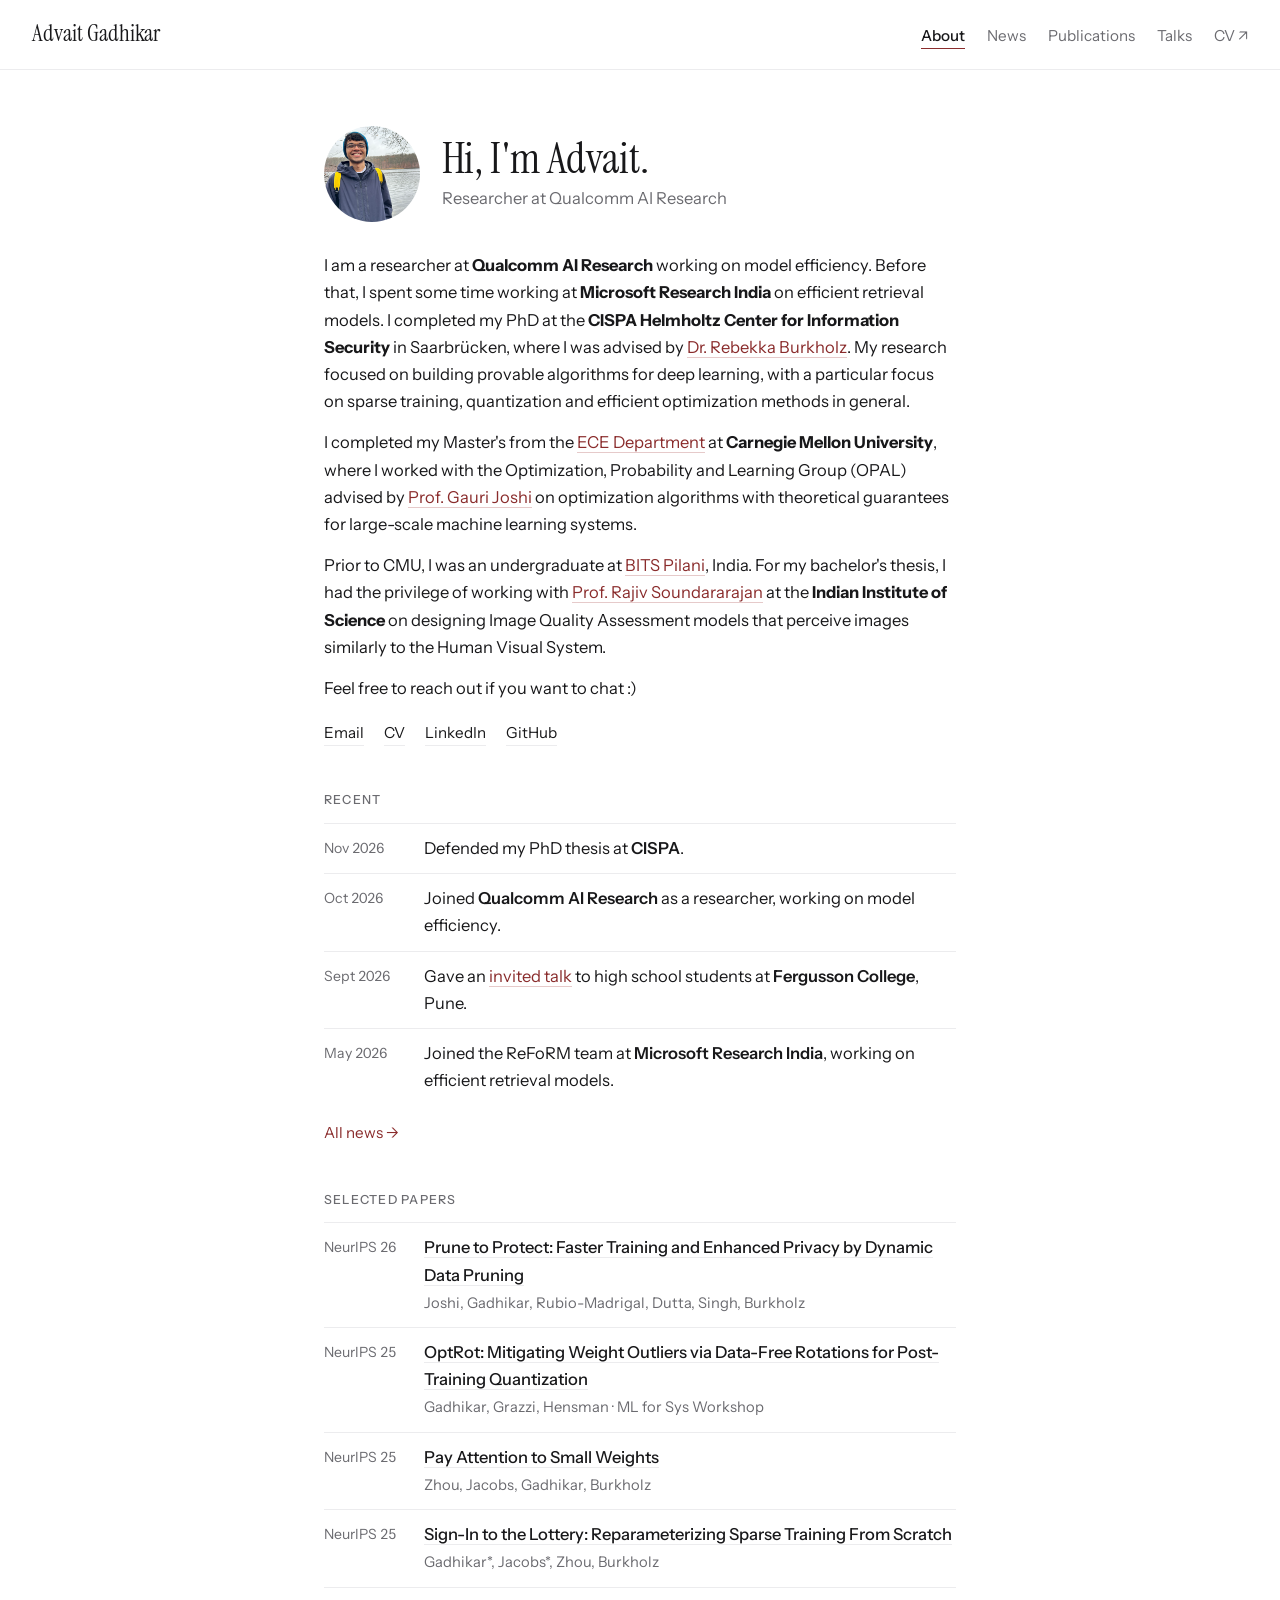
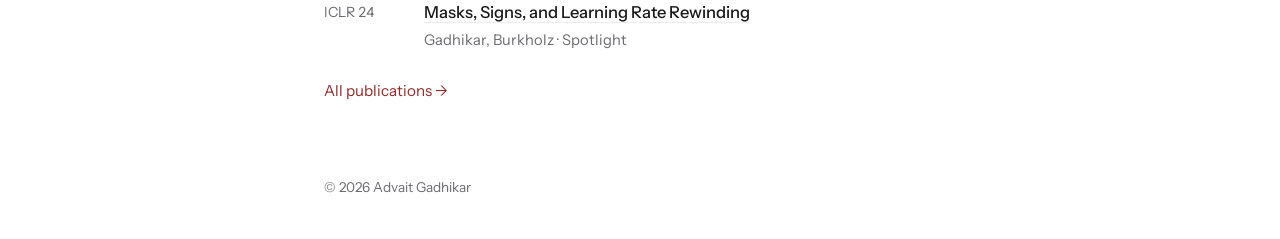
==== index.html @ 1e75f7d0 "Update selected papers and contact email Co-Authored-By: Claude Opus 5.5 <noreply@anthropic.com>" ====
<!DOCTYPE html>
<html lang="en">
<head>
  <meta charset="utf-8">
  <meta name="viewport" content="width=device-width, initial-scale=1">
  <title>Advait Gadhikar</title>
  <meta name="description" content="Advait Gadhikar, researcher at Qualcomm AI Research working on model efficiency.">
  <meta name="author" content="Advait Gadhikar">
  <meta name="google-site-verification" content="nE15D4IQuhpbq911DjoG8NvWvkLi6euDJixacyOZVtE" />
  <link rel="preconnect" href="https://fonts.googleapis.com">
  <link rel="preconnect" href="https://fonts.gstatic.com" crossorigin>
  <link rel="stylesheet" href="https://fonts.googleapis.com/css2?family=Instrument+Sans:wght@400;500;600&family=Instrument+Serif&display=swap">
  <link rel="stylesheet" href="site.css">
</head>
<body>
  <header class="site-header">
    <a class="site-name" href="index.html">Advait Gadhikar</a>
    <nav class="site-nav" aria-label="Main">
      <a href="index.html" aria-current="page">About</a>
      <a href="news.html">News</a>
      <a href="publications.html">Publications</a>
      <a href="talks.html">Talks</a>
      <a href="https://docs.google.com/document/d/1LZImtrtO61S3NbdRR1NJILOU9vVVUy9l0H4n126_KV4/edit?usp=sharing" target="_blank" rel="noopener">CV ↗</a>
    </nav>
  </header>

  <main>
    <div class="hello">
      <img src="images/advait.jpg" alt="Advait Gadhikar">
      <div>
        <h1>Hi, I'm Advait.</h1>
        <p>Researcher at Qualcomm AI Research</p>
      </div>
    </div>

    <p>I am a researcher at <strong>Qualcomm AI Research</strong> working on model efficiency. Before that, I spent some time working at <strong>Microsoft Research India</strong> on efficient retrieval models. I completed my PhD at the <strong>CISPA Helmholtz Center for Information Security</strong> in Saarbrücken, where I was advised by <a href="https://sites.google.com/view/rebekkaburkholz/">Dr. Rebekka Burkholz</a>. My research focused on building provable algorithms for deep learning, with a particular focus on sparse training, quantization and efficient optimization methods in general.</p>

    <p>I completed my Master's from the <a href="https://www.ece.cmu.edu/">ECE Department</a> at <strong>Carnegie Mellon University</strong>, where I worked with the Optimization, Probability and Learning Group (OPAL) advised by <a href="https://www.andrew.cmu.edu/user/gaurij/">Prof. Gauri Joshi</a> on optimization algorithms with theoretical guarantees for large-scale machine learning systems.</p>

    <p>Prior to CMU, I was an undergraduate at <a href="https://www.bits-pilani.ac.in/Goa/">BITS Pilani</a>, India. For my bachelor's thesis, I had the privilege of working with <a href="https://ece.iisc.ac.in/~rajivs/#/">Prof. Rajiv Soundararajan</a> at the <strong>Indian Institute of Science</strong> on designing Image Quality Assessment models that perceive images similarly to the Human Visual System.</p>

    <p>Feel free to reach out if you want to chat :)</p>

    <div class="contact">
      <a href="mailto:gadhikaradvait@gmail.com">Email</a>
      <a href="https://docs.google.com/document/d/1LZImtrtO61S3NbdRR1NJILOU9vVVUy9l0H4n126_KV4/edit?usp=sharing" target="_blank" rel="noopener">CV</a>
      <a href="https://www.linkedin.com/in/advaitgadhikar/" target="_blank" rel="noopener">LinkedIn</a>
      <a href="https://github.com/AdvaitGadhikar" target="_blank" rel="noopener">GitHub</a>
    </div>

    <h2 class="label">Recent</h2>
    <ul class="rows">
      <li><span class="date">Nov 2026</span><span class="entry">Defended my PhD thesis at <strong>CISPA</strong>.</span></li>
      <li><span class="date">Oct 2026</span><span class="entry">Joined <strong>Qualcomm AI Research</strong> as a researcher, working on model efficiency.</span></li>
      <li><span class="date">Sept 2026</span><span class="entry">Gave an <a href="talks.html">invited talk</a> to high school students at <strong>Fergusson College</strong>, Pune.</span></li>
      <li><span class="date">May 2026</span><span class="entry">Joined the ReFoRM team at <strong>Microsoft Research India</strong>, working on efficient retrieval models.</span></li>
    </ul>
    <a class="more" href="news.html">All news →</a>

    <h2 class="label">Selected papers</h2>
    <ul class="rows selected">
      <li><span class="date">NeurIPS 26</span><span><a class="title" href="https://openreview.net/pdf?id=aqIbhSL3JS">Prune to Protect: Faster Training and Enhanced Privacy by Dynamic Data Pruning</a><br><span class="authors">Joshi, Gadhikar, Rubio-Madrigal, Dutta, Singh, Burkholz</span></span></li>
      <li><span class="date">NeurIPS 25</span><span><a class="title" href="https://openreview.net/pdf?id=4uwRaBhjHY">OptRot: Mitigating Weight Outliers via Data-Free Rotations for Post-Training Quantization</a><br><span class="authors">Gadhikar, Grazzi, Hensman &middot; ML for Sys Workshop</span></span></li>
      <li><span class="date">NeurIPS 25</span><span><a class="title" href="https://arxiv.org/abs/2506.21374">Pay Attention to Small Weights</a><br><span class="authors">Zhou, Jacobs, Gadhikar, Burkholz</span></span></li>
      <li><span class="date">NeurIPS 25</span><span><a class="title" href="https://arxiv.org/abs/2504.12801">Sign-In to the Lottery: Reparameterizing Sparse Training From Scratch</a><br><span class="authors">Gadhikar*, Jacobs*, Zhou, Burkholz</span></span></li>
      <li><span class="date">ICLR 24</span><span><a class="title" href="https://openreview.net/pdf?id=qODvxQ8TXW">Masks, Signs, and Learning Rate Rewinding</a><br><span class="authors">Gadhikar, Burkholz &middot; Spotlight</span></span></li>
    </ul>
    <a class="more" href="publications.html">All publications →</a>
  </main>

  <footer class="site-footer">© 2026 Advait Gadhikar</footer>
</body>
</html>
---- site.css ----
/* Shared styles for every page of the site. */

:root {
  --bg: #ffffff;
  --ink: #18181a;
  --muted: #6b6b70;
  --line: #ececee;
  --accent: #8a2c2c;
  --accent-line: #e6caca;
  --thumb-bg: #ffffff;
  --serif: "Instrument Serif", Georgia, "Times New Roman", serif;
  --sans: "Instrument Sans", system-ui, -apple-system, "Segoe UI", Helvetica, Arial, sans-serif;
}

@media (prefers-color-scheme: dark) {
  :root {
    color-scheme: dark;
    --bg: #151517;
    --ink: #ececee;
    --muted: #a0a0a6;
    --line: #2a2a2e;
    --accent: #e39a92;
    --accent-line: #5a3532;
    --thumb-bg: #f4f4f5;
  }
}

* { box-sizing: border-box; }

html { -webkit-text-size-adjust: 100%; }

body {
  margin: 0;
  background: var(--bg);
  color: var(--ink);
  font-family: var(--sans);
  font-size: 16.5px;
  line-height: 1.65;
}

a { color: inherit; text-decoration: none; }

a:focus-visible,
button:focus-visible {
  outline: 2px solid var(--accent);
  outline-offset: 2px;
  border-radius: 2px;
}

img { max-width: 100%; display: block; }

/* ---------- Header and navigation ---------- */

.site-header {
  display: flex;
  justify-content: space-between;
  align-items: baseline;
  flex-wrap: wrap;
  gap: 8px 24px;
  padding: 20px 32px;
  border-bottom: 1px solid var(--line);
}

.site-name {
  font-family: var(--serif);
  font-size: 1.45rem;
  line-height: 1.2;
}

.site-nav {
  display: flex;
  flex-wrap: wrap;
  gap: 4px 22px;
  font-size: 0.95rem;
  color: var(--muted);
}

.site-nav a:hover { color: var(--ink); }

.site-nav a[aria-current="page"] {
  color: var(--ink);
  font-weight: 500;
  border-bottom: 1.5px solid var(--accent);
}

/* ---------- Page body ---------- */

main {
  max-width: 680px;
  margin: 0 auto;
  padding: 56px 24px 72px;
}

main p { margin: 0 0 14px; }

main p a,
.entry a,
.pub .title a {
  border-bottom: 1px solid var(--accent-line);
  transition: border-color 0.15s ease;
}

main p a,
.entry a { color: var(--accent); }

main p a:hover,
.entry a:hover,
.pub .title a:hover { border-color: var(--accent); }

h1.page-title {
  font-family: var(--serif);
  font-weight: 400;
  font-size: 2.6rem;
  line-height: 1.05;
  margin: 0 0 10px;
  text-wrap: balance;
}

.page-intro {
  color: var(--muted);
  margin: 0 0 36px;
}

h2.label {
  font-size: 0.78rem;
  font-weight: 500;
  text-transform: uppercase;
  letter-spacing: 0.1em;
  color: var(--muted);
  margin: 44px 0 12px;
}

/* ---------- Home ---------- */

.hello {
  display: flex;
  align-items: center;
  gap: 22px;
  margin-bottom: 30px;
}

.hello img {
  width: 96px;
  height: 96px;
  border-radius: 50%;
  object-fit: cover;
  flex-shrink: 0;
}

.hello h1 {
  font-family: var(--serif);
  font-weight: 400;
  font-size: 2.7rem;
  line-height: 1.05;
  margin: 0;
}

.hello p {
  margin: 4px 0 0;
  color: var(--muted);
}

.contact {
  display: flex;
  flex-wrap: wrap;
  gap: 6px 20px;
  margin-top: 18px;
  font-size: 0.95rem;
}

.contact a {
  color: var(--ink);
  border-bottom: 1px solid var(--line);
}

.contact a:hover { border-color: var(--accent); }

.more {
  display: inline-block;
  margin-top: 14px;
  color: var(--accent);
  font-size: 0.95rem;
}

.more:hover { text-decoration: underline; text-underline-offset: 3px; }

/* ---------- Dated rows (news, recent items) ---------- */

.rows {
  list-style: none;
  margin: 0;
  padding: 0;
}

.rows > li {
  display: grid;
  grid-template-columns: 84px minmax(0, 1fr);
  gap: 16px;
  padding: 11px 0;
  border-top: 1px solid var(--line);
}

.rows .date {
  color: var(--muted);
  font-size: 0.88rem;
  font-variant-numeric: tabular-nums;
  padding-top: 2px;
}

.entry strong { font-weight: 600; }

/* ---------- Publications ---------- */

.year {
  font-size: 0.82rem;
  font-weight: 500;
  color: var(--muted);
  letter-spacing: 0.06em;
  margin: 34px 0 6px;
  font-variant-numeric: tabular-nums;
}

.pubs {
  list-style: none;
  margin: 0;
  padding: 0;
}

.pub {
  display: grid;
  grid-template-columns: 132px minmax(0, 1fr);
  gap: 20px;
  padding: 16px 0;
  border-top: 1px solid var(--line);
}

.pub.no-thumb { grid-template-columns: minmax(0, 1fr); }

.pub .thumb img {
  width: 132px;
  height: 88px;
  object-fit: contain;
  background: var(--thumb-bg);
  border: 1px solid var(--line);
  border-radius: 6px;
}

.pub .title {
  font-weight: 500;
  line-height: 1.4;
}

.pub .authors {
  color: var(--muted);
  font-size: 0.92rem;
  margin-top: 3px;
}

.pub .authors strong {
  color: var(--ink);
  font-weight: 600;
}

.pub .venue {
  font-size: 0.85rem;
  color: var(--accent);
  margin-top: 3px;
}

/* Compact paper rows on the home page */
.selected .title {
  font-weight: 500;
  border-bottom: 1px solid var(--line);
}

.selected .title:hover { border-color: var(--accent); }
.selected .authors { color: var(--muted); font-size: 0.92rem; }

/* ---------- Talks ---------- */

.talk {
  padding: 22px 0 10px;
  border-top: 1px solid var(--line);
}

.talk h2 {
  font-family: var(--serif);
  font-weight: 400;
  font-size: 1.7rem;
  line-height: 1.15;
  margin: 0 0 4px;
  text-wrap: balance;
}

.talk .where {
  color: var(--muted);
  font-size: 0.95rem;
  margin: 0 0 12px;
}

/* ---------- Photo slideshow ---------- */

.slideshow {
  position: relative;
  margin-top: 14px;
}

.slides {
  display: flex;
  gap: 10px;
  overflow-x: auto;
  scroll-snap-type: x mandatory;
  scroll-behavior: smooth;
  padding-bottom: 8px;
}

.slides a {
  flex-shrink: 0;
  scroll-snap-align: start;
  border-bottom: none;
}

.slides img {
  height: 280px;
  width: auto;
  border-radius: 6px;
}

.slide-btn {
  position: absolute;
  top: 140px;
  transform: translateY(-50%);
  width: 38px;
  height: 38px;
  border: none;
  border-radius: 50%;
  background: rgba(255, 255, 255, 0.92);
  box-shadow: 0 2px 8px rgba(0, 0, 0, 0.2);
  color: #18181a;
  font-size: 1.35rem;
  line-height: 1;
  cursor: pointer;
}

.slide-btn.prev { left: 8px; }
.slide-btn.next { right: 8px; }

/* ---------- Footer ---------- */

.site-footer {
  max-width: 680px;
  margin: 0 auto;
  padding: 0 24px 40px;
  color: var(--muted);
  font-size: 0.85rem;
}

/* ---------- Phones ---------- */

@media (max-width: 640px) {
  body { font-size: 16px; }

  .site-header { padding: 16px 20px; }

  main { padding: 36px 20px 56px; }

  .site-footer { padding: 0 20px 32px; }

  .hello { gap: 16px; }
  .hello img { width: 76px; height: 76px; }
  .hello h1 { font-size: 2.15rem; }

  h1.page-title { font-size: 2.2rem; }

  .rows > li {
    grid-template-columns: minmax(0, 1fr);
    gap: 2px;
  }

  .pub { grid-template-columns: minmax(0, 1fr); gap: 10px; }
  .pub .thumb img { width: 100%; height: 150px; }

  .slides img { height: 210px; }
  .slide-btn { top: 105px; }
}

@media (prefers-reduced-motion: reduce) {
  .slides { scroll-behavior: auto; }
}
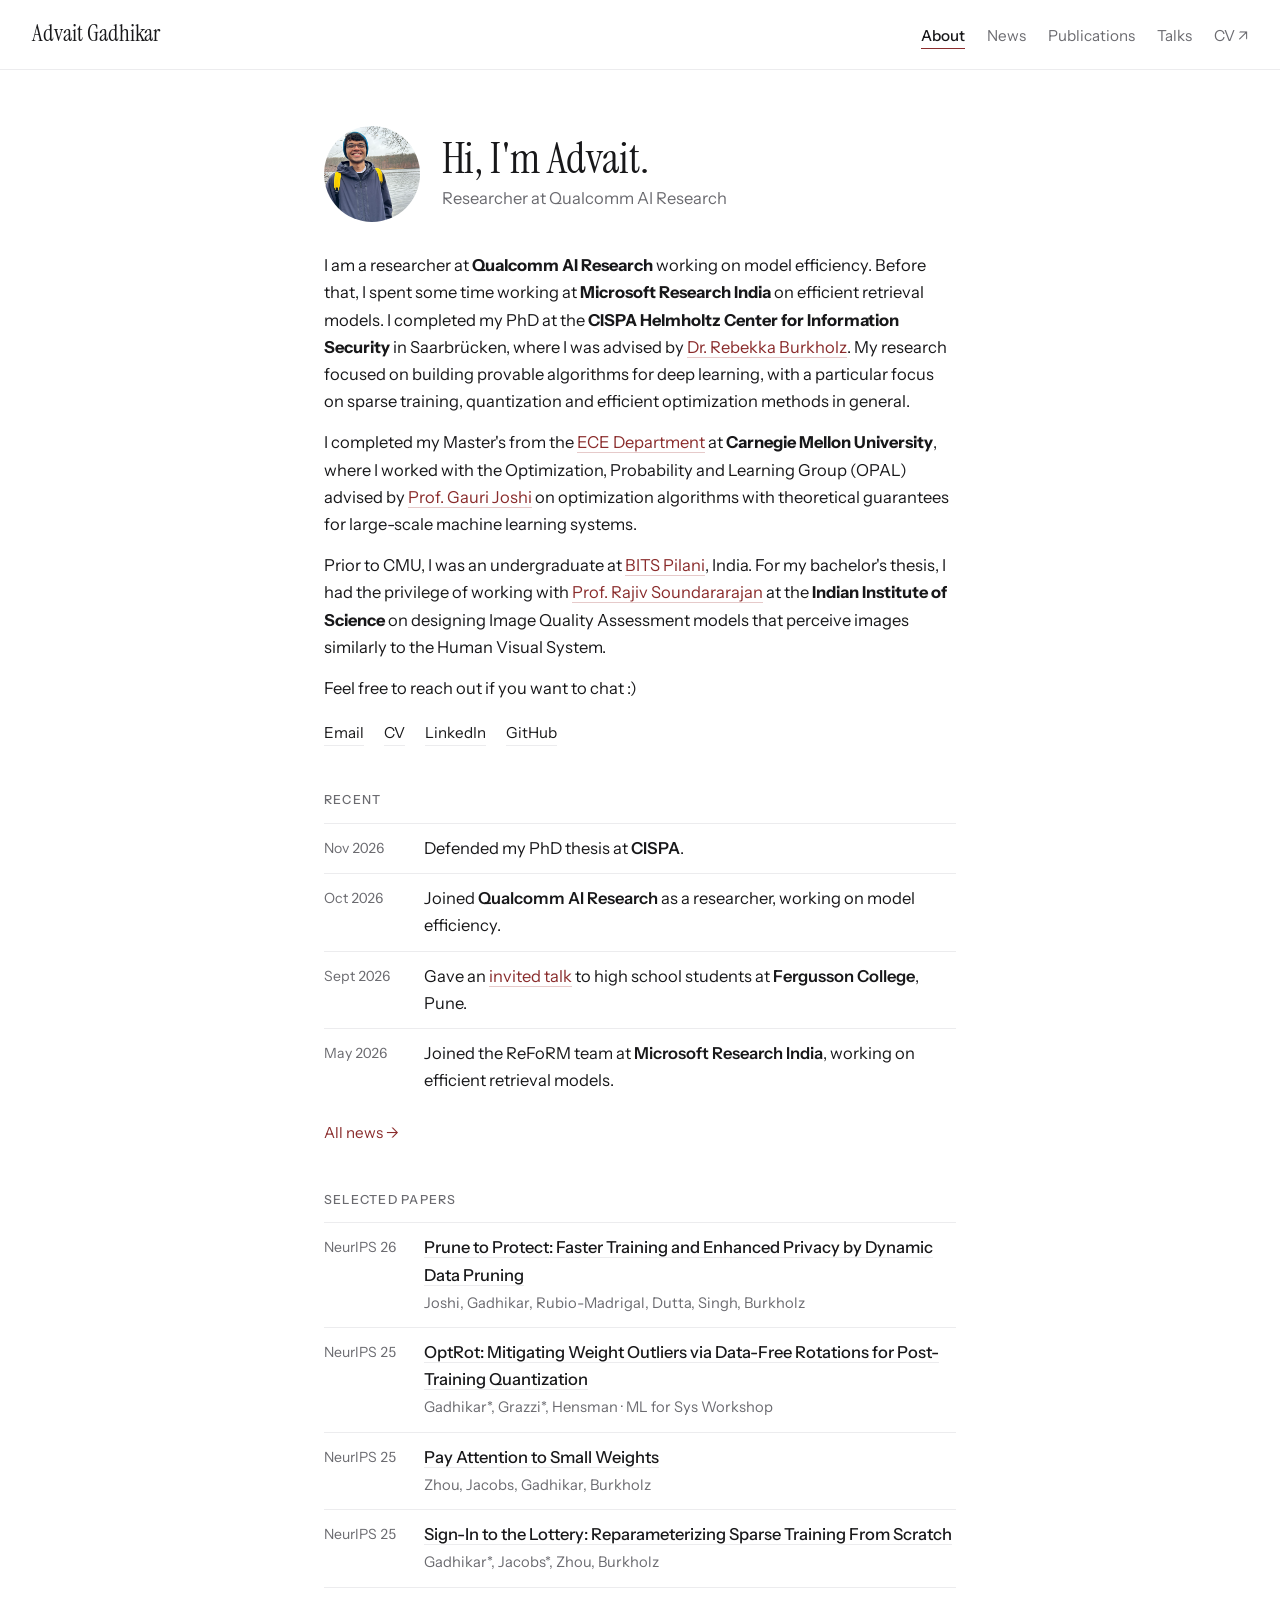
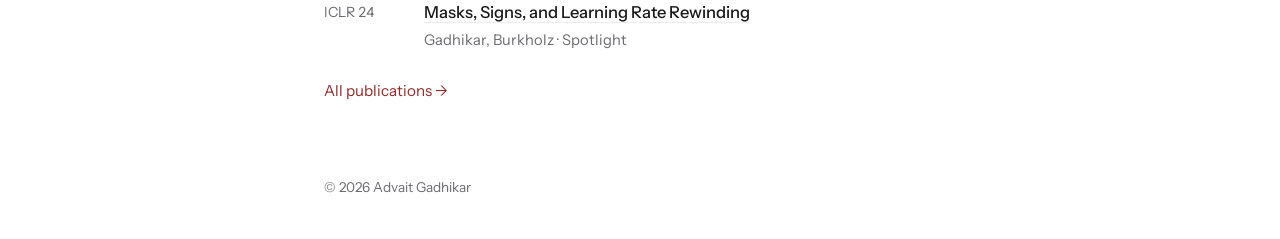
==== commit d867d5cb: "Mark OptRot first two authors as equal contribution Co-Authored-By: Claude Opus 5.5 <noreply@anthrop" ====
--- a/index.html
+++ b/index.html
@@ -60,7 +60,7 @@
     <h2 class="label">Selected papers</h2>
     <ul class="rows selected">
       <li><span class="date">NeurIPS 26</span><span><a class="title" href="https://openreview.net/pdf?id=aqIbhSL3JS">Prune to Protect: Faster Training and Enhanced Privacy by Dynamic Data Pruning</a><br><span class="authors">Joshi, Gadhikar, Rubio-Madrigal, Dutta, Singh, Burkholz</span></span></li>
-      <li><span class="date">NeurIPS 25</span><span><a class="title" href="https://openreview.net/pdf?id=4uwRaBhjHY">OptRot: Mitigating Weight Outliers via Data-Free Rotations for Post-Training Quantization</a><br><span class="authors">Gadhikar, Grazzi, Hensman &middot; ML for Sys Workshop</span></span></li>
+      <li><span class="date">NeurIPS 25</span><span><a class="title" href="https://openreview.net/pdf?id=4uwRaBhjHY">OptRot: Mitigating Weight Outliers via Data-Free Rotations for Post-Training Quantization</a><br><span class="authors">Gadhikar*, Grazzi*, Hensman &middot; ML for Sys Workshop</span></span></li>
       <li><span class="date">NeurIPS 25</span><span><a class="title" href="https://arxiv.org/abs/2506.21374">Pay Attention to Small Weights</a><br><span class="authors">Zhou, Jacobs, Gadhikar, Burkholz</span></span></li>
       <li><span class="date">NeurIPS 25</span><span><a class="title" href="https://arxiv.org/abs/2504.12801">Sign-In to the Lottery: Reparameterizing Sparse Training From Scratch</a><br><span class="authors">Gadhikar*, Jacobs*, Zhou, Burkholz</span></span></li>
       <li><span class="date">ICLR 24</span><span><a class="title" href="https://openreview.net/pdf?id=qODvxQ8TXW">Masks, Signs, and Learning Rate Rewinding</a><br><span class="authors">Gadhikar, Burkholz &middot; Spotlight</span></span></li>
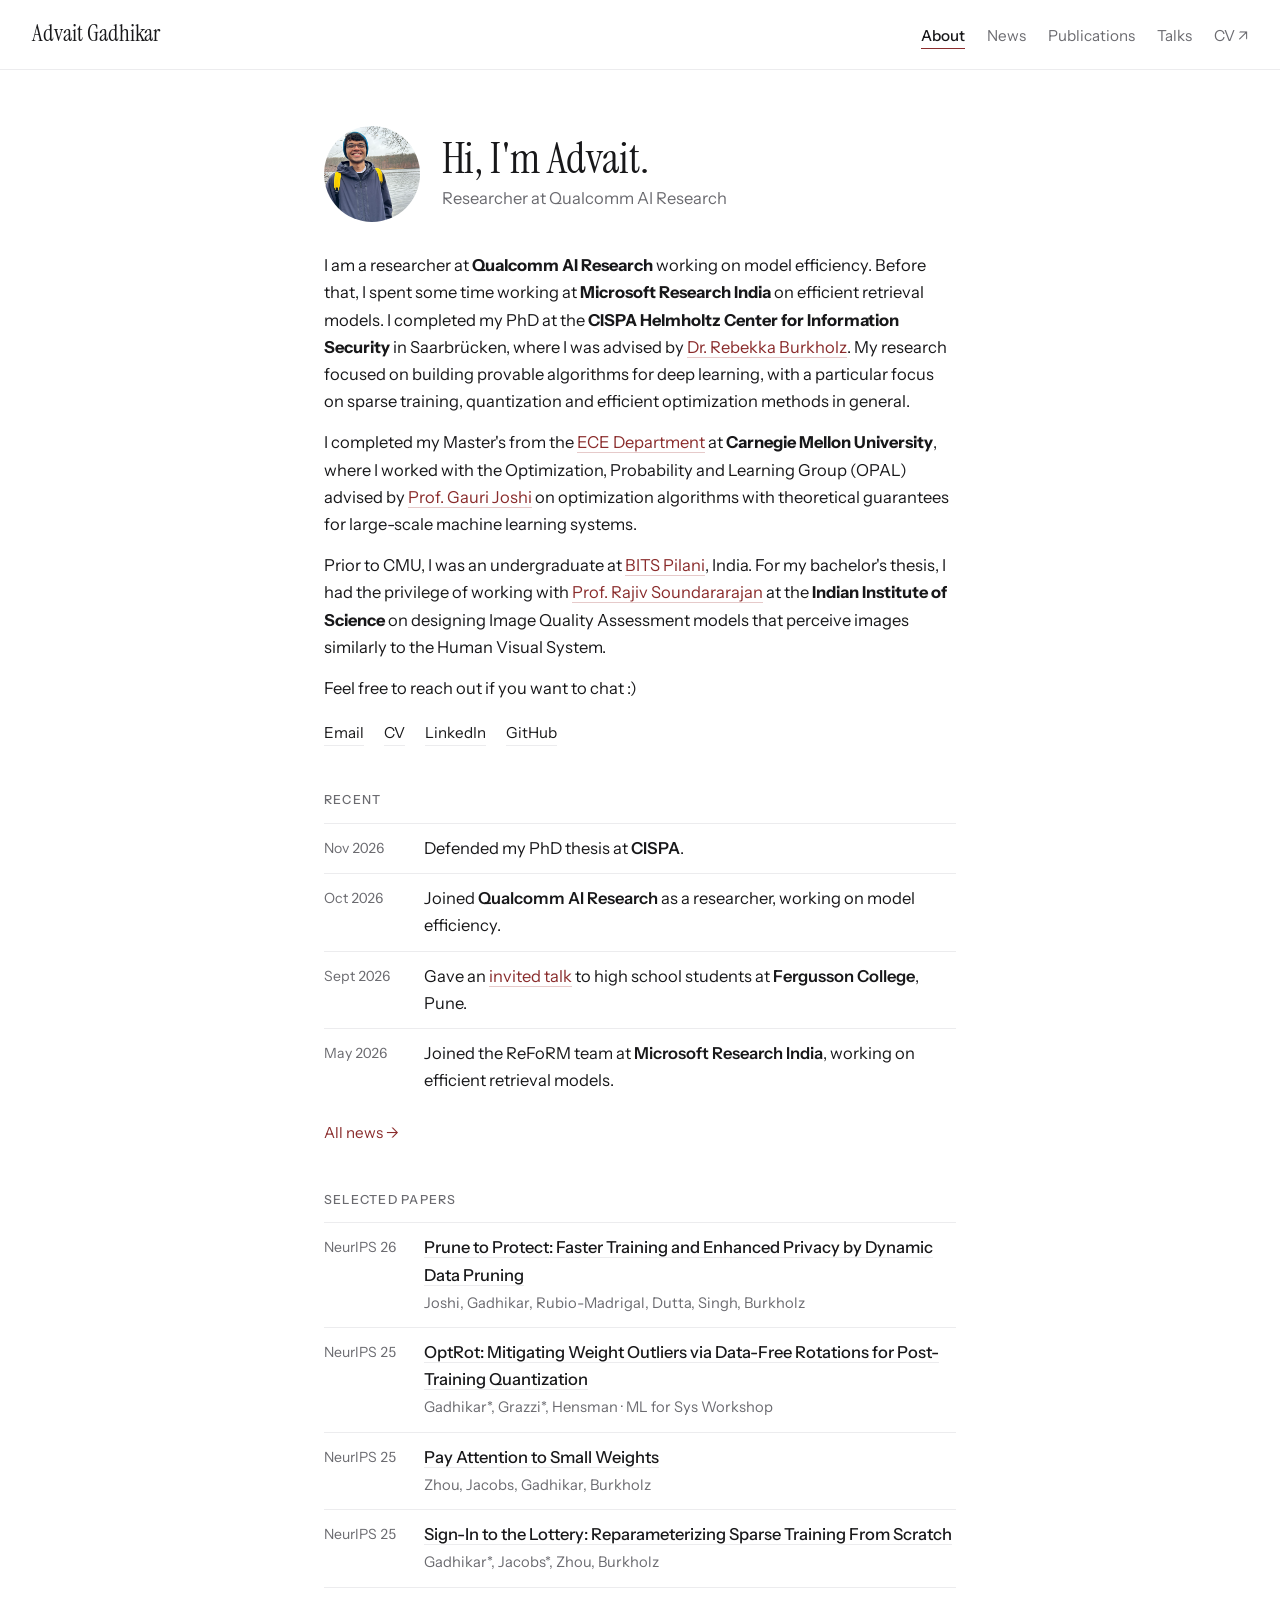
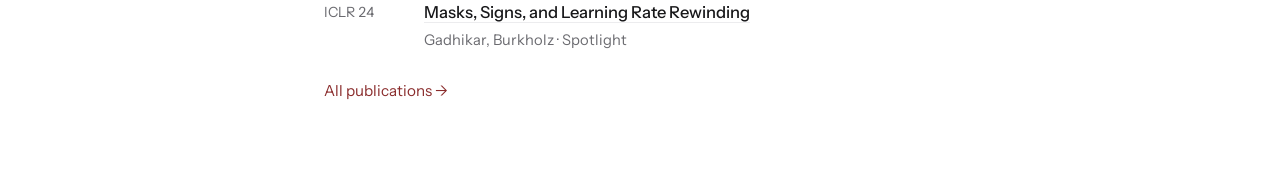
==== commit f8d02ae4: "Remove copyright footer Co-Authored-By: Claude Opus 5.5 <noreply@anthropic.com>" ====
--- a/index.html
+++ b/index.html
@@ -68,6 +68,5 @@
     <a class="more" href="publications.html">All publications →</a>
   </main>
 
-  <footer class="site-footer">© 2026 Advait Gadhikar</footer>
 </body>
 </html>
--- a/site.css
+++ b/site.css
@@ -120,6 +120,9 @@
   color: var(--muted);
   margin: 0 0 36px;
 }
+
+h1.page-title + .rows,
+h1.page-title + .talk { margin-top: 30px; }
 
 h2.label {
   font-size: 0.78rem;
@@ -345,16 +348,6 @@
 .slide-btn.prev { left: 8px; }
 .slide-btn.next { right: 8px; }
 
-/* ---------- Footer ---------- */
-
-.site-footer {
-  max-width: 680px;
-  margin: 0 auto;
-  padding: 0 24px 40px;
-  color: var(--muted);
-  font-size: 0.85rem;
-}
-
 /* ---------- Phones ---------- */
 
 @media (max-width: 640px) {
@@ -364,7 +357,6 @@
 
   main { padding: 36px 20px 56px; }
 
-  .site-footer { padding: 0 20px 32px; }
 
   .hello { gap: 16px; }
   .hello img { width: 76px; height: 76px; }
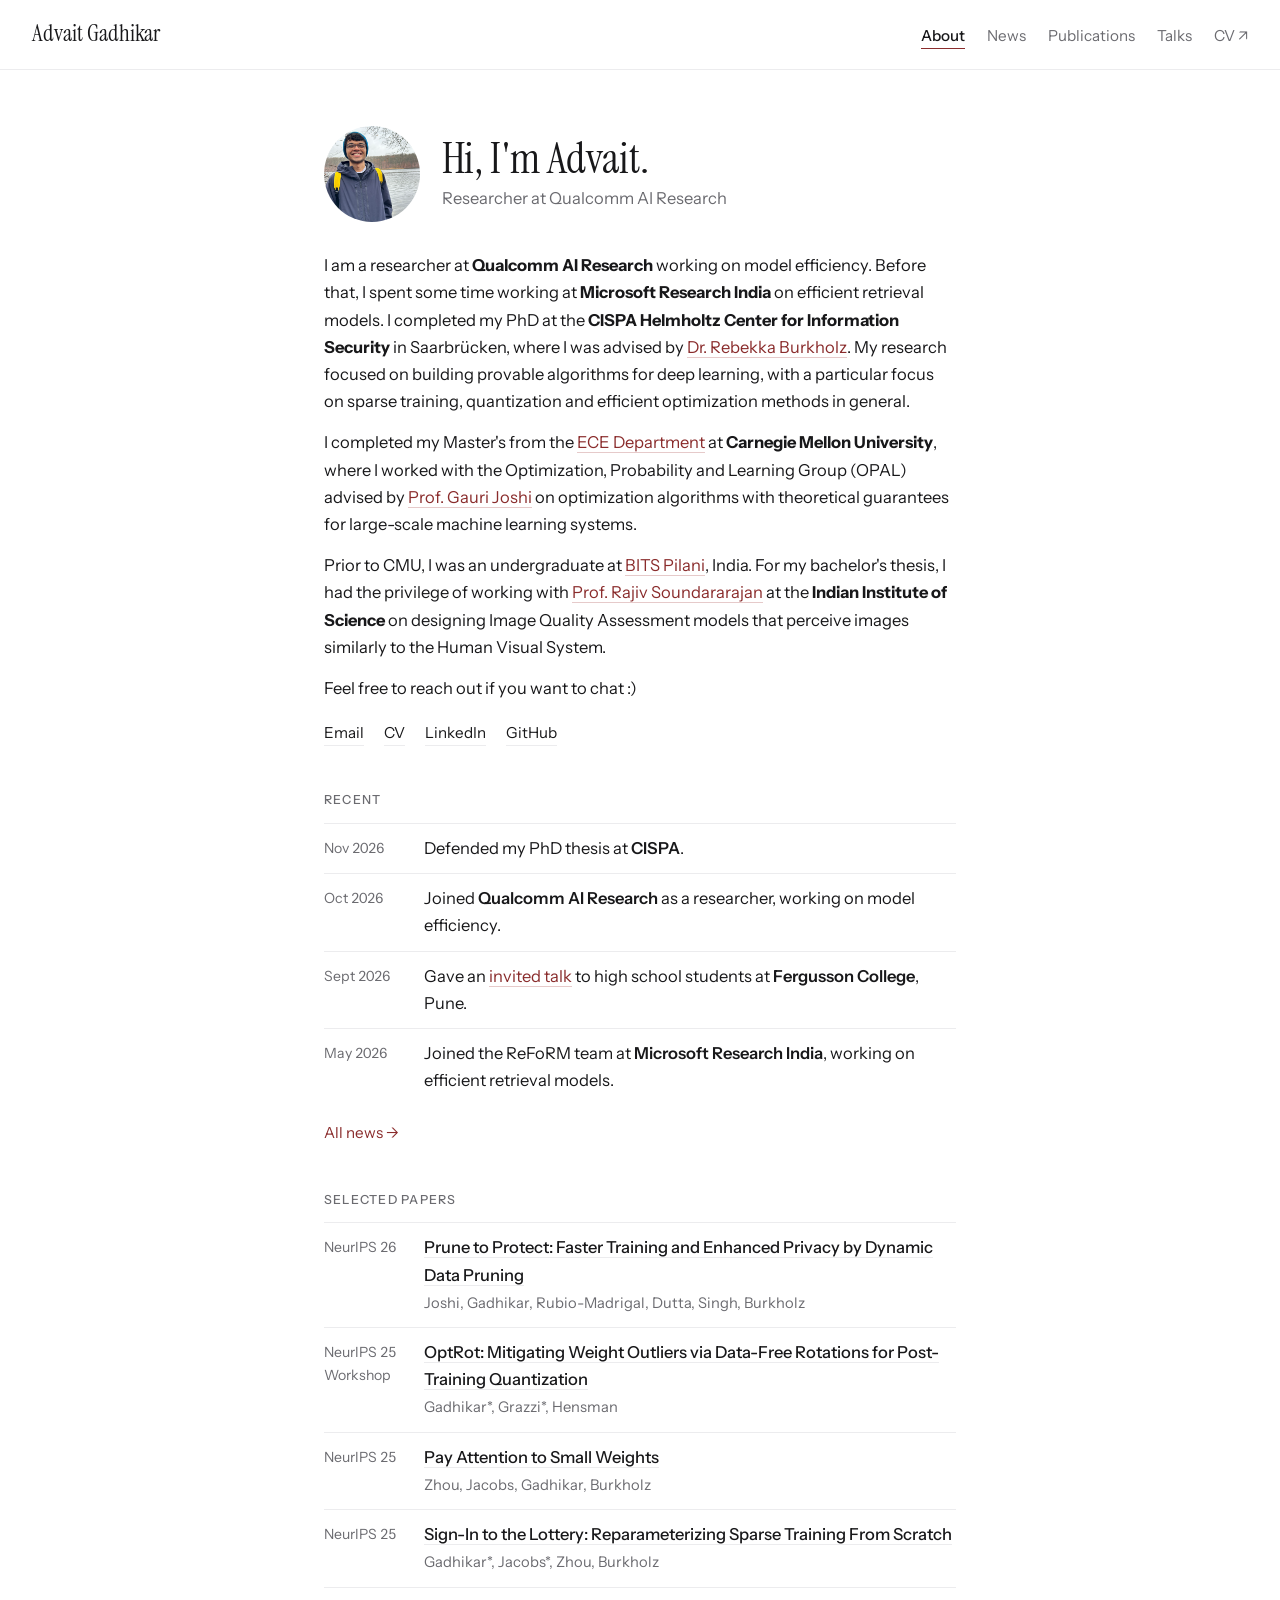
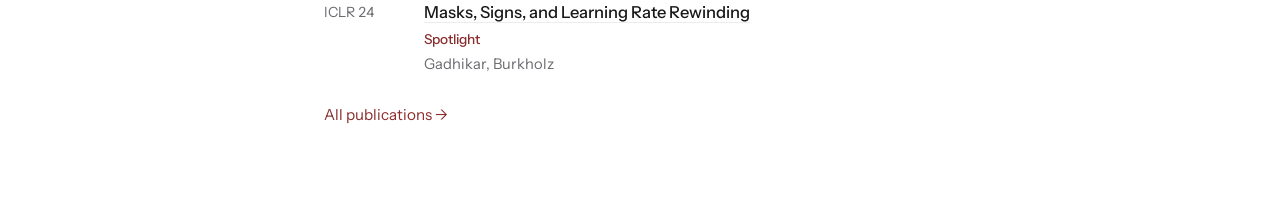
==== commit 06540a1e: "Selected papers: show workshop in venue column, Spotlight as its own tag Co-Authored-By: Claude Opus" ====
--- a/index.html
+++ b/index.html
@@ -60,10 +60,10 @@
     <h2 class="label">Selected papers</h2>
     <ul class="rows selected">
       <li><span class="date">NeurIPS 26</span><span><a class="title" href="https://openreview.net/pdf?id=aqIbhSL3JS">Prune to Protect: Faster Training and Enhanced Privacy by Dynamic Data Pruning</a><br><span class="authors">Joshi, Gadhikar, Rubio-Madrigal, Dutta, Singh, Burkholz</span></span></li>
-      <li><span class="date">NeurIPS 25</span><span><a class="title" href="https://openreview.net/pdf?id=4uwRaBhjHY">OptRot: Mitigating Weight Outliers via Data-Free Rotations for Post-Training Quantization</a><br><span class="authors">Gadhikar*, Grazzi*, Hensman &middot; ML for Sys Workshop</span></span></li>
+      <li><span class="date">NeurIPS 25 Workshop</span><span><a class="title" href="https://openreview.net/pdf?id=4uwRaBhjHY">OptRot: Mitigating Weight Outliers via Data-Free Rotations for Post-Training Quantization</a><br><span class="authors">Gadhikar*, Grazzi*, Hensman</span></span></li>
       <li><span class="date">NeurIPS 25</span><span><a class="title" href="https://arxiv.org/abs/2506.21374">Pay Attention to Small Weights</a><br><span class="authors">Zhou, Jacobs, Gadhikar, Burkholz</span></span></li>
       <li><span class="date">NeurIPS 25</span><span><a class="title" href="https://arxiv.org/abs/2504.12801">Sign-In to the Lottery: Reparameterizing Sparse Training From Scratch</a><br><span class="authors">Gadhikar*, Jacobs*, Zhou, Burkholz</span></span></li>
-      <li><span class="date">ICLR 24</span><span><a class="title" href="https://openreview.net/pdf?id=qODvxQ8TXW">Masks, Signs, and Learning Rate Rewinding</a><br><span class="authors">Gadhikar, Burkholz &middot; Spotlight</span></span></li>
+      <li><span class="date">ICLR 24</span><span><a class="title" href="https://openreview.net/pdf?id=qODvxQ8TXW">Masks, Signs, and Learning Rate Rewinding</a><br><span class="tag">Spotlight</span><span class="authors">Gadhikar, Burkholz</span></span></li>
     </ul>
     <a class="more" href="publications.html">All publications →</a>
   </main>
--- a/site.css
+++ b/site.css
@@ -277,6 +277,14 @@
 }
 
 .selected .title:hover { border-color: var(--accent); }
+
+.selected .tag {
+  display: block;
+  color: var(--accent);
+  font-size: 0.85rem;
+  font-weight: 500;
+  margin-top: 2px;
+}
 .selected .authors { color: var(--muted); font-size: 0.92rem; }
 
 /* ---------- Talks ---------- */
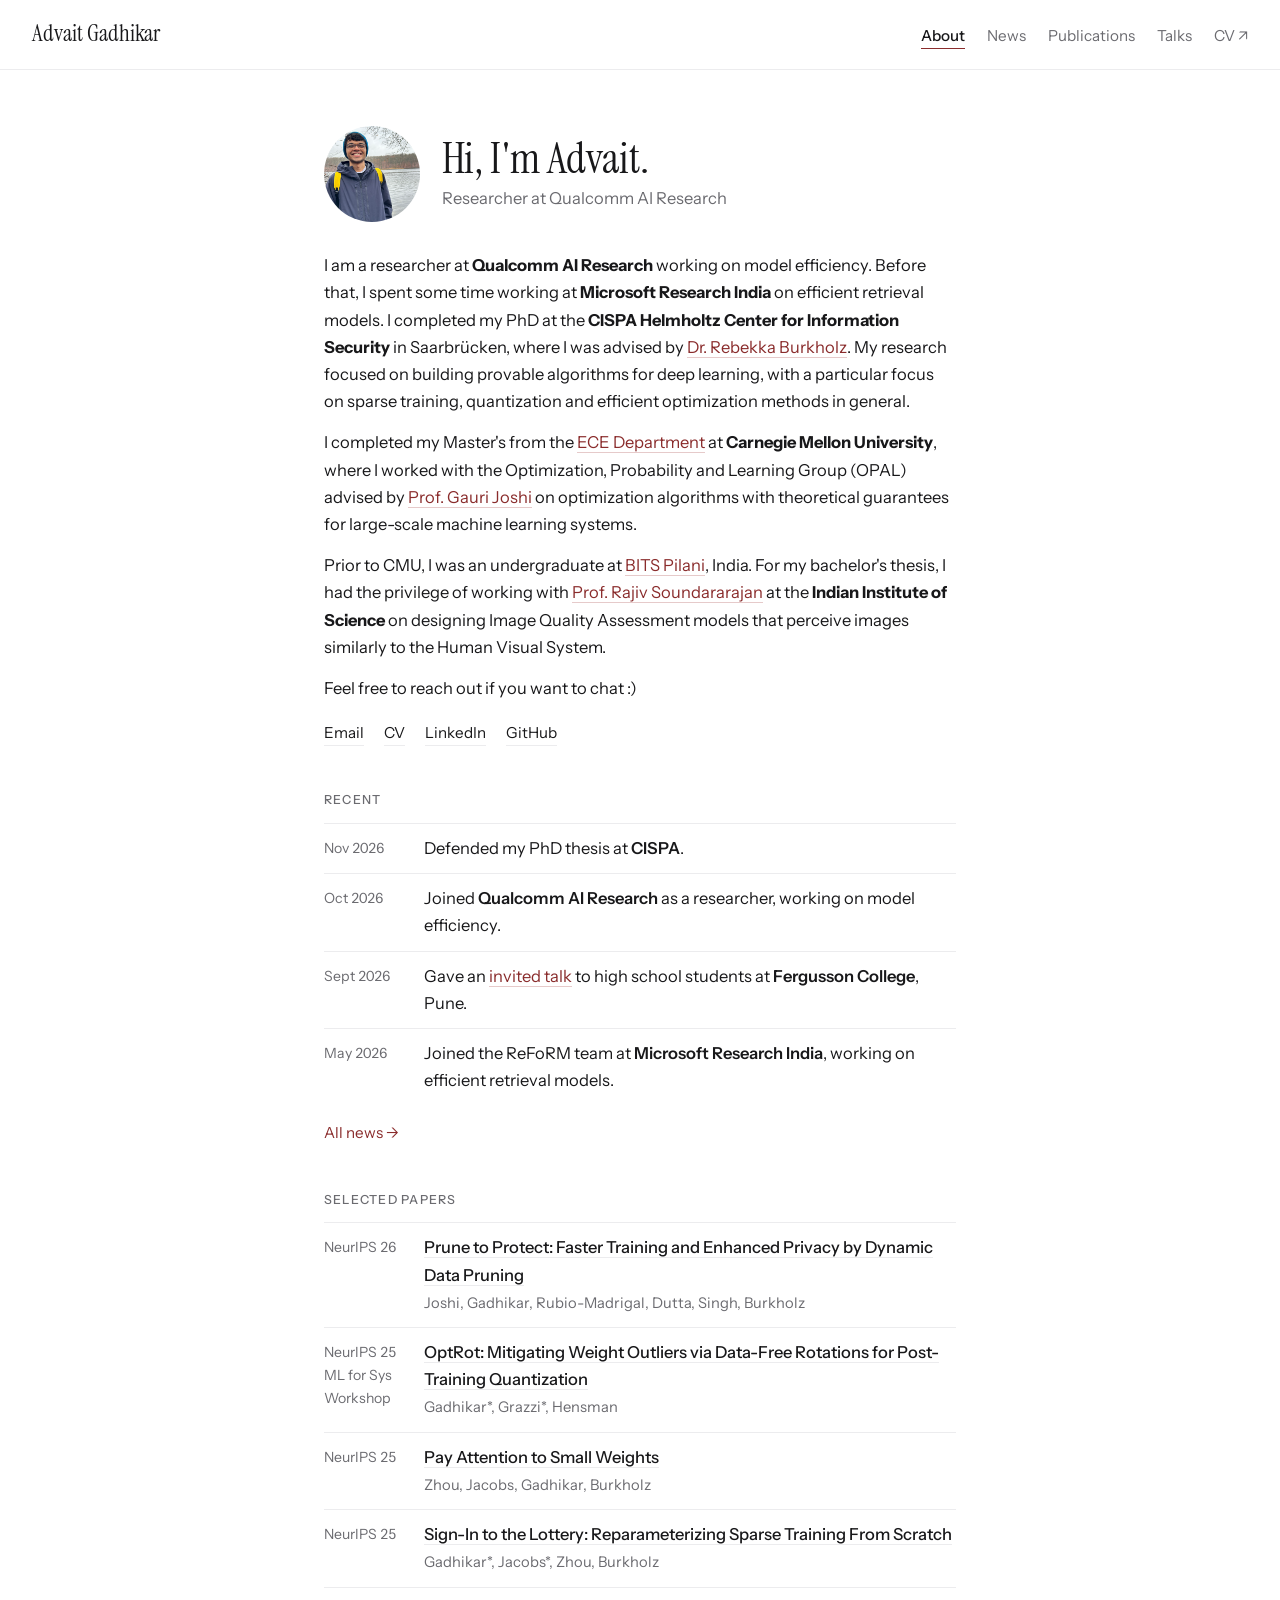
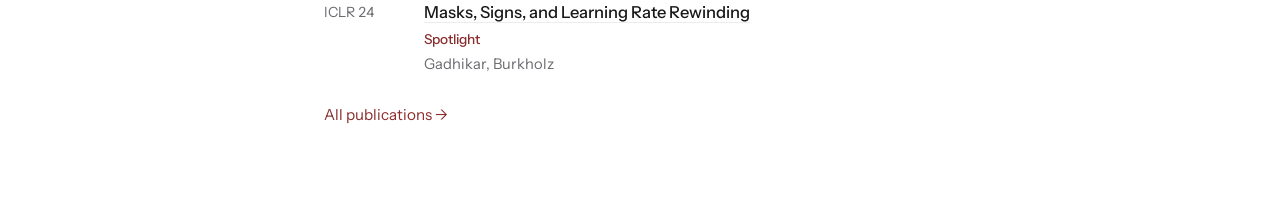
==== commit 05b7b5df: "Name the OptRot workshop in the selected papers list Co-Authored-By: Claude Opus 5.5 <noreply@anthro" ====
--- a/index.html
+++ b/index.html
@@ -10,7 +10,7 @@
   <link rel="preconnect" href="https://fonts.googleapis.com">
   <link rel="preconnect" href="https://fonts.gstatic.com" crossorigin>
   <link rel="stylesheet" href="https://fonts.googleapis.com/css2?family=Instrument+Sans:wght@400;500;600&family=Instrument+Serif&display=swap">
-  <link rel="stylesheet" href="site.css">
+  <link rel="stylesheet" href="site.css?v=2">
 </head>
 <body>
   <header class="site-header">
@@ -60,7 +60,7 @@
     <h2 class="label">Selected papers</h2>
     <ul class="rows selected">
       <li><span class="date">NeurIPS 26</span><span><a class="title" href="https://openreview.net/pdf?id=aqIbhSL3JS">Prune to Protect: Faster Training and Enhanced Privacy by Dynamic Data Pruning</a><br><span class="authors">Joshi, Gadhikar, Rubio-Madrigal, Dutta, Singh, Burkholz</span></span></li>
-      <li><span class="date">NeurIPS 25 Workshop</span><span><a class="title" href="https://openreview.net/pdf?id=4uwRaBhjHY">OptRot: Mitigating Weight Outliers via Data-Free Rotations for Post-Training Quantization</a><br><span class="authors">Gadhikar*, Grazzi*, Hensman</span></span></li>
+      <li><span class="date">NeurIPS 25<br>ML for Sys Workshop</span><span><a class="title" href="https://openreview.net/pdf?id=4uwRaBhjHY">OptRot: Mitigating Weight Outliers via Data-Free Rotations for Post-Training Quantization</a><br><span class="authors">Gadhikar*, Grazzi*, Hensman</span></span></li>
       <li><span class="date">NeurIPS 25</span><span><a class="title" href="https://arxiv.org/abs/2506.21374">Pay Attention to Small Weights</a><br><span class="authors">Zhou, Jacobs, Gadhikar, Burkholz</span></span></li>
       <li><span class="date">NeurIPS 25</span><span><a class="title" href="https://arxiv.org/abs/2504.12801">Sign-In to the Lottery: Reparameterizing Sparse Training From Scratch</a><br><span class="authors">Gadhikar*, Jacobs*, Zhou, Burkholz</span></span></li>
       <li><span class="date">ICLR 24</span><span><a class="title" href="https://openreview.net/pdf?id=qODvxQ8TXW">Masks, Signs, and Learning Rate Rewinding</a><br><span class="tag">Spotlight</span><span class="authors">Gadhikar, Burkholz</span></span></li>
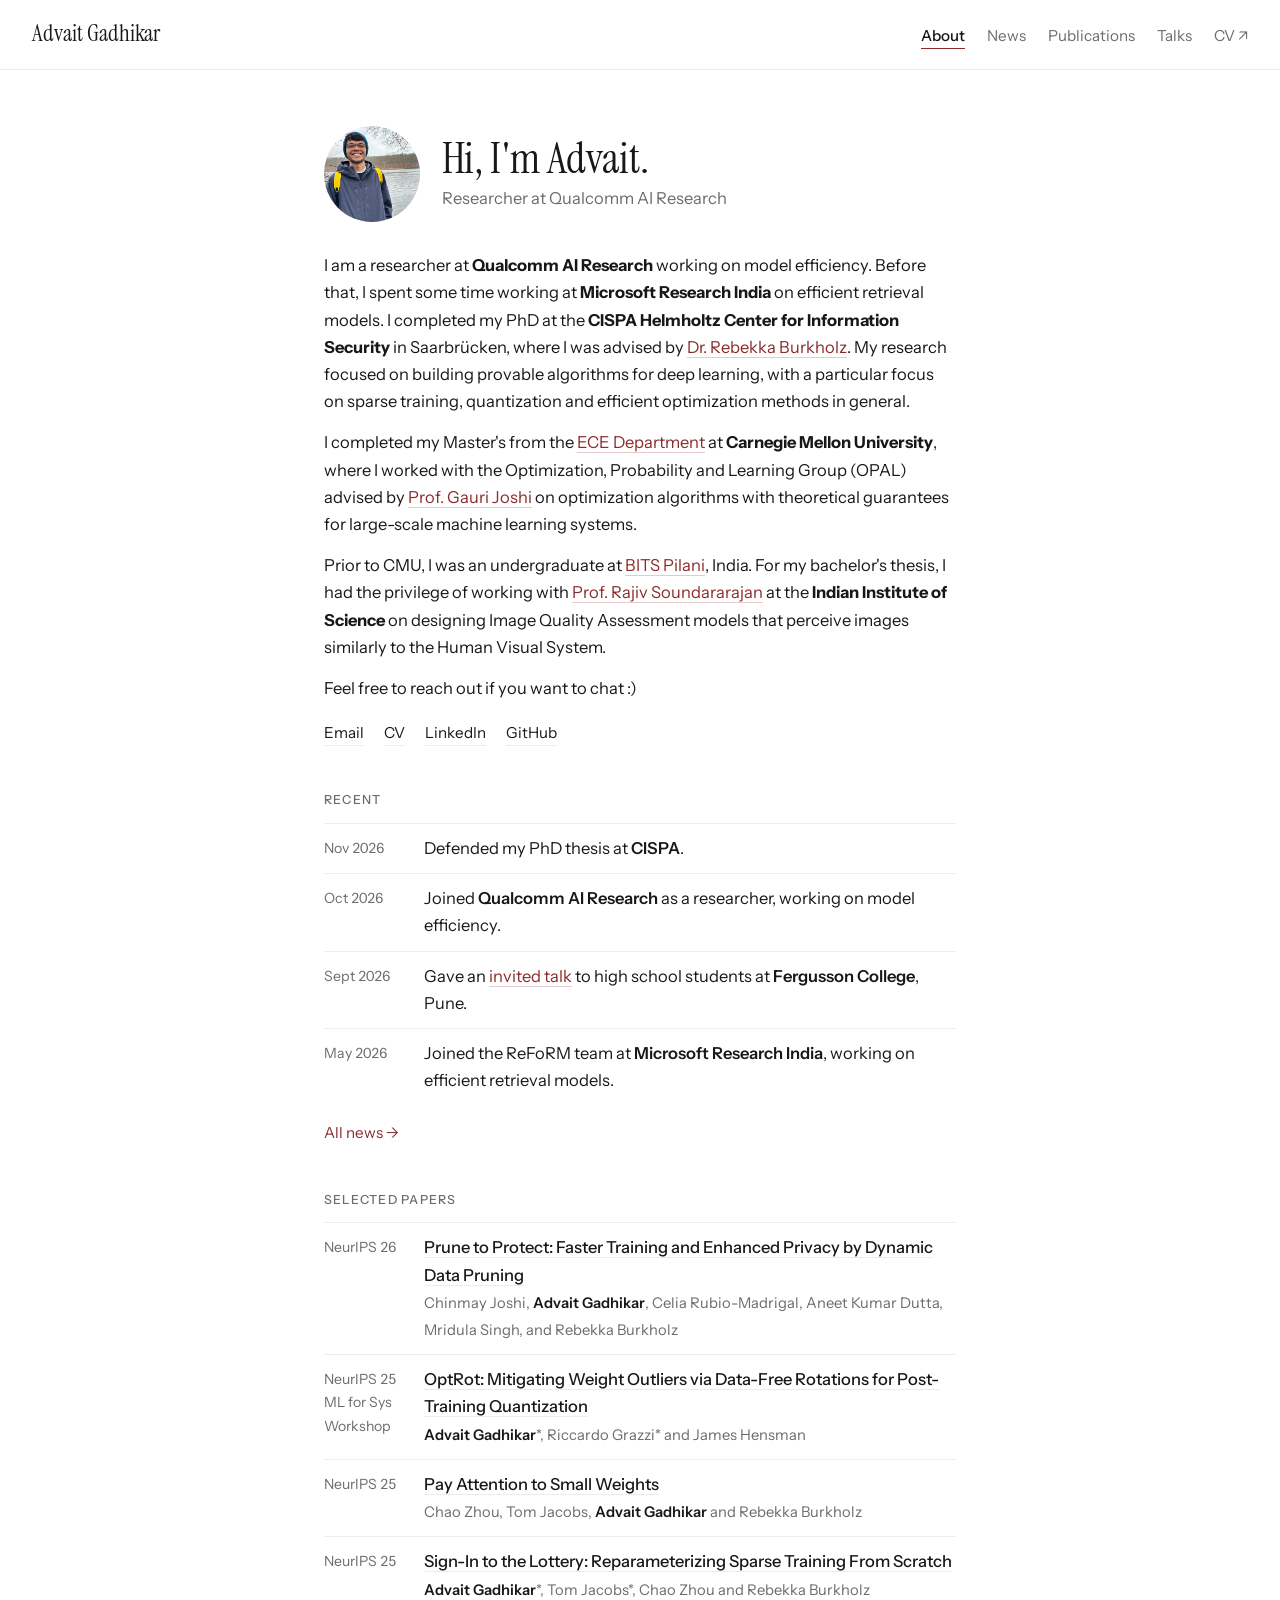
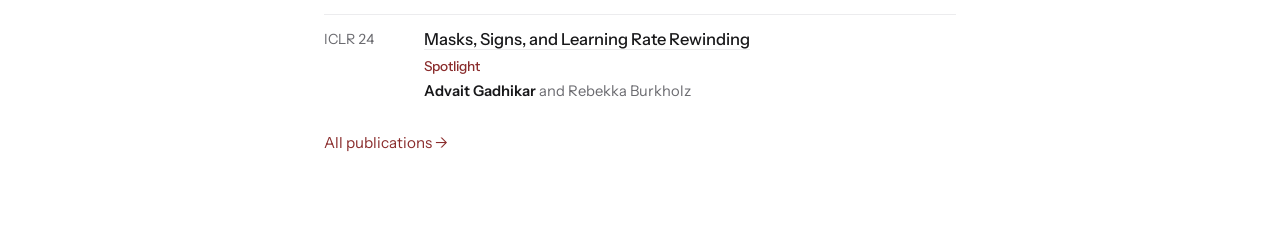
==== commit 158f8796: "Selected papers: list full author names Co-Authored-By: Claude Opus 5.5 <noreply@anthropic.com>" ====
--- a/index.html
+++ b/index.html
@@ -10,7 +10,7 @@
   <link rel="preconnect" href="https://fonts.googleapis.com">
   <link rel="preconnect" href="https://fonts.gstatic.com" crossorigin>
   <link rel="stylesheet" href="https://fonts.googleapis.com/css2?family=Instrument+Sans:wght@400;500;600&family=Instrument+Serif&display=swap">
-  <link rel="stylesheet" href="site.css?v=2">
+  <link rel="stylesheet" href="site.css?v=3">
 </head>
 <body>
   <header class="site-header">
@@ -59,11 +59,11 @@
 
     <h2 class="label">Selected papers</h2>
     <ul class="rows selected">
-      <li><span class="date">NeurIPS 26</span><span><a class="title" href="https://openreview.net/pdf?id=aqIbhSL3JS">Prune to Protect: Faster Training and Enhanced Privacy by Dynamic Data Pruning</a><br><span class="authors">Joshi, Gadhikar, Rubio-Madrigal, Dutta, Singh, Burkholz</span></span></li>
-      <li><span class="date">NeurIPS 25<br>ML for Sys Workshop</span><span><a class="title" href="https://openreview.net/pdf?id=4uwRaBhjHY">OptRot: Mitigating Weight Outliers via Data-Free Rotations for Post-Training Quantization</a><br><span class="authors">Gadhikar*, Grazzi*, Hensman</span></span></li>
-      <li><span class="date">NeurIPS 25</span><span><a class="title" href="https://arxiv.org/abs/2506.21374">Pay Attention to Small Weights</a><br><span class="authors">Zhou, Jacobs, Gadhikar, Burkholz</span></span></li>
-      <li><span class="date">NeurIPS 25</span><span><a class="title" href="https://arxiv.org/abs/2504.12801">Sign-In to the Lottery: Reparameterizing Sparse Training From Scratch</a><br><span class="authors">Gadhikar*, Jacobs*, Zhou, Burkholz</span></span></li>
-      <li><span class="date">ICLR 24</span><span><a class="title" href="https://openreview.net/pdf?id=qODvxQ8TXW">Masks, Signs, and Learning Rate Rewinding</a><br><span class="tag">Spotlight</span><span class="authors">Gadhikar, Burkholz</span></span></li>
+      <li><span class="date">NeurIPS 26</span><span><a class="title" href="https://openreview.net/pdf?id=aqIbhSL3JS">Prune to Protect: Faster Training and Enhanced Privacy by Dynamic Data Pruning</a><br><span class="authors">Chinmay Joshi, <strong>Advait Gadhikar</strong>, Celia Rubio-Madrigal, Aneet Kumar Dutta, Mridula Singh, and Rebekka Burkholz</span></span></li>
+      <li><span class="date">NeurIPS 25<br>ML for Sys Workshop</span><span><a class="title" href="https://openreview.net/pdf?id=4uwRaBhjHY">OptRot: Mitigating Weight Outliers via Data-Free Rotations for Post-Training Quantization</a><br><span class="authors"><strong>Advait Gadhikar</strong>*, Riccardo Grazzi* and James Hensman</span></span></li>
+      <li><span class="date">NeurIPS 25</span><span><a class="title" href="https://arxiv.org/abs/2506.21374">Pay Attention to Small Weights</a><br><span class="authors">Chao Zhou, Tom Jacobs, <strong>Advait Gadhikar</strong> and Rebekka Burkholz</span></span></li>
+      <li><span class="date">NeurIPS 25</span><span><a class="title" href="https://arxiv.org/abs/2504.12801">Sign-In to the Lottery: Reparameterizing Sparse Training From Scratch</a><br><span class="authors"><strong>Advait Gadhikar</strong>*, Tom Jacobs*, Chao Zhou and Rebekka Burkholz</span></span></li>
+      <li><span class="date">ICLR 24</span><span><a class="title" href="https://openreview.net/pdf?id=qODvxQ8TXW">Masks, Signs, and Learning Rate Rewinding</a><br><span class="tag">Spotlight</span><span class="authors"><strong>Advait Gadhikar</strong> and Rebekka Burkholz</span></span></li>
     </ul>
     <a class="more" href="publications.html">All publications →</a>
   </main>
--- a/site.css
+++ b/site.css
@@ -277,6 +277,11 @@
 }
 
 .selected .title:hover { border-color: var(--accent); }
+
+.selected .authors strong {
+  color: var(--ink);
+  font-weight: 600;
+}
 
 .selected .tag {
   display: block;
